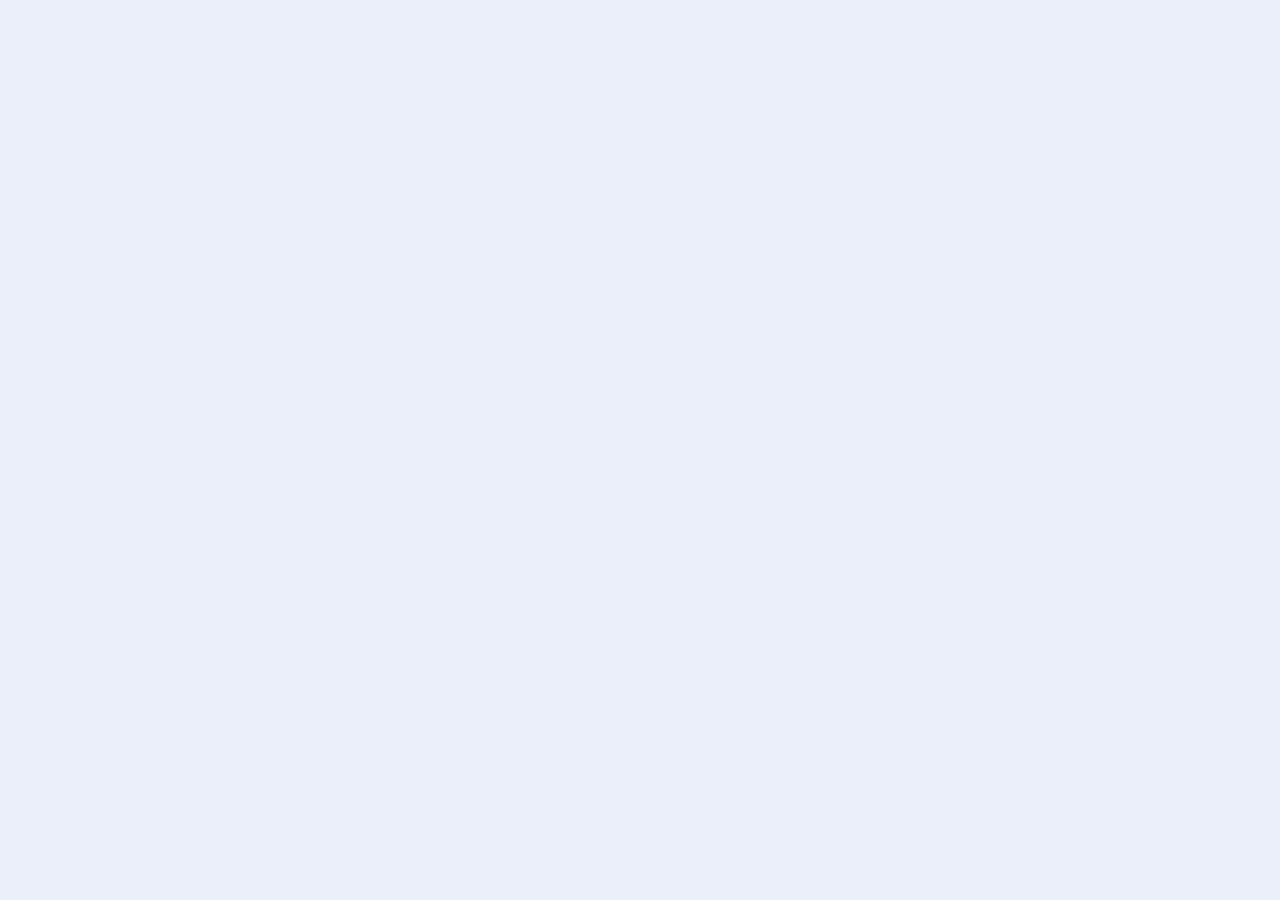
==== dashboard.html @ 20755a12 "first commit" ====
<!DOCTYPE html>
<html lang="en">
<head>
    <meta charset="UTF-8">
    <meta name="viewport" content="width=device-width, initial-scale=1.0">

    <link rel="stylesheet" href="css/base.css">

    <link rel="stylesheet" href="css/layout.css">

    <link rel="stylesheet" href="css/components.css">

   
</head>
<body>
    
</body>
</html>
---- css/base.css ----
/* Colors */
:root {
  --ink: #1F2A44;
  --paper: #eaeffa;
  --card: #FFFFFF;
  --slate: #5B667A;
  --line: #DDE3EE;
  --highlight: #dfb018db;
  --gold-soft: #ffd738;
  --mint: #2FA67A;
  --mint-soft: #E2F4EC;
  --rose: #D9604F;
  --rose-soft: #FBE6E2;
  --sky: #3E7BD6;
  --sky-soft: #E1ECFB;
  --white: #fff;
}

/* Resets */
*,
*::before,
*::after {
  margin: 0;
  padding: 0;
  box-sizing: inherit;
}

html {
  box-sizing: border-box;
  font-size: 62.5%;
  scroll-behavior: smooth;
}

body {
  font-family: "Segoe UI", system-ui, -apple-system, sans-serif;
  font-size: 1.6rem;
  line-height: 1.5;
  background-color: var(--paper);
  color: var(--ink);
}

a {
  color: inherit;
  text-decoration: none;
}

ul,
ol {
  list-style: none;
}

button {
  font: inherit;
  color: inherit;
  cursor: pointer;
  border: 0;
  background: none;
}

:focus-visible {
  outline: 3px solid var(--sky);
  outline-offset: 2px;
}
---- css/layout.css ----
/* Header */
.header {
  display: flex;
  align-items: center;
  justify-content: space-between;
  padding: 1.6rem 2rem;
  position: relative;
}

.header__brand {
  font-size: 1.7rem;
  font-weight: 800;
}

.header__brand-accent {
  color: var(--highlight);
}

.header__nav{
  display: flex;
  flex-direction: column;
  position: absolute;
  top: 100%;
  left: 0;
  right: 0;
  z-index: 10;
  flex-direction: column;
  gap: .5rem;
  padding: 1.2rem 2rem 2rem;
  background-color: var(--card);
  border-bottom: 1px solid var(--line);
  text-align: center;

  /* hidden state */
  opacity: 0;
  visibility: hidden;
  transform: translateY(-1rem);
  transition: opacity 0.25s ease, transform 0.25s ease, visibility 0.25s ease;
}

.header__nav--open{
  opacity: 1;
  visibility: visible;
  transform: translateY(0)
}

.header__link {
  padding: .5rem 0;
  font-size: 1.5rem;
  color: var(--slate);
}

.header__menu-btn {
  width: 3rem;
  height: 3rem;
  display: flex;
  flex-direction: column;
  align-items: center;
  justify-content: center;
  gap: 0.3rem;
  background-color: var(--card);
  border: 1px solid var(--line);
  border-radius: .5rem;
}

.header__menu-bar {
  width: 1.8rem;
  height: 2px;
  background-color: var(--ink);
  transition: transform 0.25s ease, opacity 0.2s ease;
}

.header__menu-btn--open .header__menu-bar:nth-child(1) {
  transform: translateY(calc(0.4rem + 2px)) rotate(42deg);
}

.header__menu-btn--open .header__menu-bar:nth-child(2) {
  opacity: 0;
}

.header__menu-btn--open .header__menu-bar:nth-child(3) {
  transform: translateY(calc(-0.2rem - 2.5px)) rotate(-45deg);
}

/* Hero */
.hero {
  padding: 2rem 2rem 3.6rem;
}

.hero__eyebrow {
  display: inline-block;
  font-size: 1.2rem;
  font-weight: 700;
  color: var(--white);
  background-color: var(--ink);
  padding: 0.5rem 1.1rem;
  border-radius: 99.9rem;
  margin-bottom: 1.4rem;
}

.hero__title {
  font-size: 3.4rem;
  font-weight: 800;
  line-height: 1.12;
  letter-spacing: -0.05rem;
}

.hero__title--accent {
  background: linear-gradient(transparent 62%, var(--gold-soft) 62%);
}

.hero__lead {
  font-size: 1.6rem;
  line-height: 1.55;
  color: var(--slate);
  margin: 1.4rem 0 2.2rem;
}

.hero__actions {
  display: flex;
  flex-direction: column;
  gap: 1rem;
}

.hero__note {
  margin-top: 1.2rem;
  font-size: 1.2rem;
  color: var(--slate);
  text-align: center;
}

.hero__preview {
  margin-top: 2.8rem;
  display: flex;
  flex-direction: column;
  gap: 1.2rem;
}

/* Features */
.features {
  padding: 3.6rem 2rem;
  background-color: var(--card);
}

.features__title,
.steps__title,
.cta-band__title {
  font-size: 2.4rem;
  font-weight: 800;
  line-height: 1.2;
}

.features__subtitle {
  margin-top: 0.6rem;
  font-size: 1.4rem;
  color: var(--slate);
}

.features__list {
  margin-top: 2rem;
  display: grid;
  grid-template-columns: 1fr;
  gap: 1.2rem;
}

/* Steps */
.steps {
  padding: 3.6rem 2rem;
}

.steps__list {
  margin-top: 2rem;
  display: flex;
  flex-direction: column;
  gap: 1.8rem;
}

/* CTA band */
.cta-band {
  padding: 3.6rem 2rem;
  background-color: var(--ink);
  color: var(--white);
}

.cta-band__text {
  margin: 0.8rem 0 2rem;
  font-size: 1.4rem;
  opacity: 0.8;
}

/* Footer */
.footer {
  padding: 1.8rem 2rem;
  text-align: center;
}

.footer__text {
  font-size: 1.2rem;
  color: var(--slate);
}
---- css/components.css ----
/* Btn */
.btn {
  display: inline-block;
  padding: 1.4rem 2rem;
  font-size: 1.5rem;
  font-weight: 700;
  text-align: center;
  border: 1px solid transparent;
  border-radius: 1.2rem;
  transition: opacity 0.15s;
}

.btn:hover {
  opacity: 0.88;
}

.btn--primary {
  background-color: var(--ink);
  color: #fff;
}

.btn--outline {
  background-color: var(--card);
  color: var(--ink);
  border-color: var(--line);
}

.btn--highlight {
  background-color: var(--gold-soft);
  color: var(--ink);
}

/* Streak card */
.streak-card {
  padding: 1.6rem;
  background-color: var(--ink);
  color: #fff;
  border-radius: 1.6rem;
}

.streak-card__count {
  font-size: 3rem;
  font-weight: 800;
  line-height: 1.1;
}

.streak-card__label {
  margin-left: 0.2rem;
  font-size: 1.3rem;
  font-weight: 400;
  opacity: 0.8;
}

.streak-card__days {
  display: flex;
  gap: 0.6rem;
  margin-top: 1.2rem;
}

.streak-card__day {
  flex: 1;
  height: 2.4rem;
  border-radius: 0.7rem;
  background-color: rgba(255, 255, 255, 0.14);
}

.streak-card__day--hit {
  background-color: var(--gold-soft);
}

/* Plain card */
.plan-card {
  padding: 1.4rem 1.6rem;
  background-color: var(--card);
  border: 1px solid var(--line);
  border-radius: 1.6rem;
}

.plan-card__title {
  margin-bottom: 0.6rem;
  font-size: 1.4rem;
}

.plan-card__item {
  display: flex;
  align-items: center;
  justify-content: space-between;
  padding: 0.9rem 0;
  border-bottom: 1px solid var(--line);
}

.plan-card__item:last-child {
  border-bottom: 0;
}

.plan-card__subject {
  font-size: 1.4rem;
}

.plan-card__meta {
  font-size: 1.2rem;
  color: var(--slate);
}

/* Tag */
.tag {
  font-size: 1.2rem;
  font-weight: 600;
  padding: 0.4rem 1rem;
  border-radius: 99.9rem;
}

.tag--done {
  color: var(--white);
  background-color: var(--ink);
}

.tag--next {
  background-color: var(--gold-soft);
  color: var(--ink);
}


/* hero paragraph */
.hero__paragraph {
  padding: 1.1rem 1.4rem;
  font-size: 1.4rem;
  font-weight: 600;
  background-color: var(--gold-soft);
  border-radius: 1.2rem;
}

/* Feature card */
.feature-card {
  display: grid;
  grid-template-columns: 4rem 1fr;
  gap: 1.4rem;
  padding: 1.6rem;
  background-color: var(--paper);
  border: 1px solid var(--line);
  border-radius: 1.4rem;
}

.feature-card__icon {
  width: 4rem;
  height: 4rem;
  display: grid;
  place-items: center;
  font-weight: 800;
  color: var(--gold-soft);
  background-color: var(--ink);
  border-radius: 1.2rem;
}

.feature-card__title {
  margin-bottom: 0.3rem;
  font-size: 1.6rem;
}

.feature-card__text {
  font-size: 1.4rem;
  line-height: 1.5;
  color: var(--slate);
}

/* Step */
.step {
  display: grid;
  grid-template-columns: 4.4rem 1fr;
  gap: 1.2rem;
}

.step__number {
  font-size: 3.8rem;
  font-weight: 800;
  line-height: 1;
  color: var(--gold-soft);
  -webkit-text-stroke: 1.5px var(--ink);
}

.step__title {
  margin-bottom: 0.3rem;
  font-size: 1.6rem;
}

.step__text {
  font-size: 1.4rem;
  line-height: 1.5;
  color: var(--slate);
}
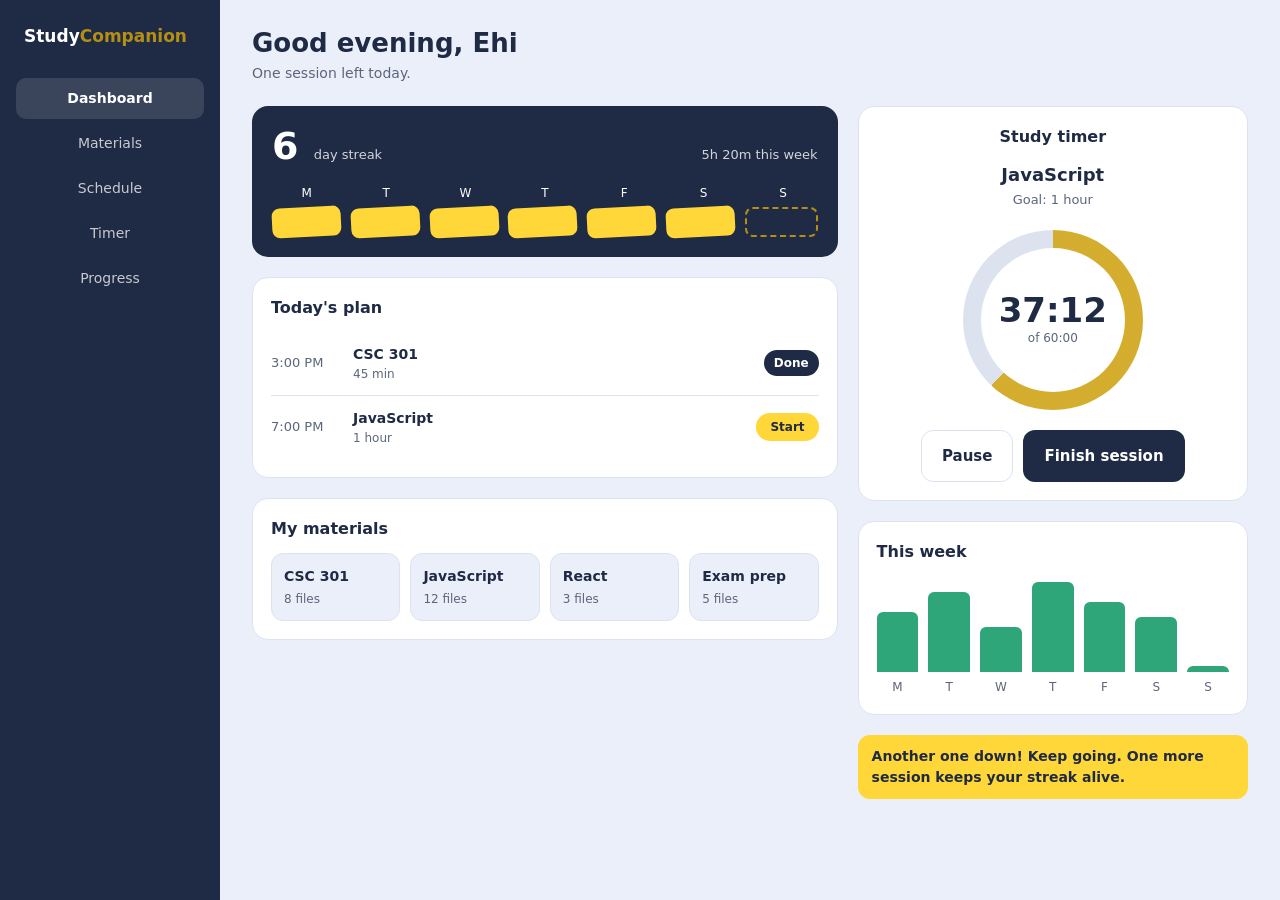
==== commit 707f74b3: "Dasboard page" ====
--- a/dashboard.html
+++ b/dashboard.html
@@ -1,18 +1,186 @@
 <!DOCTYPE html>
 <html lang="en">
 <head>
-    <meta charset="UTF-8">
-    <meta name="viewport" content="width=device-width, initial-scale=1.0">
+  <meta charset="UTF-8">
+  <meta name="viewport" content="width=device-width, initial-scale=1">
+  <title>Dashboard | Study Companion</title>
+  <link rel="stylesheet" href="css/base.css">
+  <link rel="stylesheet" href="css/layout.css">
+  <link rel="stylesheet" href="css/components.css">
+  <script src="js/menu.js" defer></script>
+</head>
+<body class="app">
 
-    <link rel="stylesheet" href="css/base.css">
+  <header class="header header--sidebar">
+    <a href="index.html" class="header__brand">
+      Study<span class="header__brand-accent">Companion</span>
+    </a>
 
-    <link rel="stylesheet" href="css/layout.css">
+    <nav class="header__nav" id="site-nav">
+      <a href="dashboard.html" class="header__link header__link--active" aria-current="page">Dashboard</a>
+      <a href="materials.html" class="header__link">Materials</a>
+      <a href="schedule.html" class="header__link">Schedule</a>
+      <a href="timer.html" class="header__link">Timer</a>
+      <a href="progress.html" class="header__link">Progress</a>
+    </nav>
 
-    <link rel="stylesheet" href="css/components.css">
+    <button
+      class="header__menu-btn"
+      aria-label="Open menu"
+      aria-expanded="false"
+      aria-controls="site-nav"
+    >
+      <span class="header__menu-bar"></span>
+      <span class="header__menu-bar"></span>
+      <span class="header__menu-bar"></span>
+    </button>
 
-   
-</head>
-<body>
-    
+   <!-- <p class="header__version">Version 1</p> --> 
+  </header>
+
+  <div class="overlay"></div>
+
+  <main class="dashboard">
+
+    <section class="dashboard__intro">
+      <h1 class="dashboard__title">Good evening, Ehi</h1>
+      <p class="dashboard__subtitle">One session left today.</p>
+    </section>
+
+    <div class="dashboard__columns">
+
+      <div class="dashboard__column">
+
+        <section class="streak-card">
+          <div class="streak-card__top">
+            <p class="streak-card__count">
+              6 <span class="streak-card__label">day streak</span>
+            </p>
+            <p class="streak-card__week">5h 20m this week</p>
+          </div>
+
+          <ul class="streak-card__names" aria-hidden="true">
+            <li>M</li>
+            <li>T</li>
+            <li>W</li>
+            <li>T</li>
+            <li>F</li>
+            <li>S</li>
+            <li>S</li>
+          </ul>
+          <ul class="streak-card__days" aria-label="Studied 6 of the last 7 days">
+            <li class="streak-card__day streak-card__day--hit"></li>
+            <li class="streak-card__day streak-card__day--hit"></li>
+            <li class="streak-card__day streak-card__day--hit"></li>
+            <li class="streak-card__day streak-card__day--hit"></li>
+            <li class="streak-card__day streak-card__day--hit"></li>
+            <li class="streak-card__day streak-card__day--hit"></li>
+            <li class="streak-card__day streak-card__day--today"></li>
+          </ul>
+        </section>
+
+        <section class="dashboard__section">
+          <h2 class="dashboard__heading">Today's plan</h2>
+
+          <ul class="plan-list">
+            <li class="plan-item">
+              <p class="plan-item__time">3:00 PM</p>
+              <div class="plan-item__body">
+                <p class="plan-item__subject">CSC 301</p>
+                <p class="plan-item__duration">45 min</p>
+              </div>
+              <span class="tag tag--done">Done</span>
+            </li>
+
+            <li class="plan-item">
+              <p class="plan-item__time">7:00 PM</p>
+              <div class="plan-item__body">
+                <p class="plan-item__subject">JavaScript</p>
+                <p class="plan-item__duration">1 hour</p>
+              </div>
+              <a href="timer.html" class="btn btn--small btn--highlight">Start</a>
+            </li>
+          </ul>
+        </section>
+
+        <section class="dashboard__section">
+          <h2 class="dashboard__heading">My materials</h2>
+
+          <ul class="folder-grid">
+            <li>
+              <a href="materials.html" class="folder">
+                <span class="folder__name">CSC 301</span>
+                <span class="folder__count">8 files</span>
+              </a>
+            </li>
+            <li>
+              <a href="materials.html" class="folder">
+                <span class="folder__name">JavaScript</span>
+                <span class="folder__count">12 files</span>
+              </a>
+            </li>
+            <li>
+              <a href="materials.html" class="folder">
+                <span class="folder__name">React</span>
+                <span class="folder__count">3 files</span>
+              </a>
+            </li>
+            <li>
+              <a href="materials.html" class="folder">
+                <span class="folder__name">Exam prep</span>
+                <span class="folder__count">5 files</span>
+              </a>
+            </li>
+          </ul>
+        </section>
+
+      </div>
+
+      <div class="dashboard__column">
+
+        <!-- Desktop only: on mobile the timer is its own page -->
+        <section class="dashboard__section timer-card">
+          <h2 class="dashboard__heading">Study timer</h2>
+          <p class="timer-card__subject">JavaScript</p>
+          <p class="timer-card__goal">Goal: 1 hour</p>
+
+          <div class="timer-card__ring">
+            <div class="timer-card__clock">
+              <p class="timer-card__time">37:12</p>
+              <p class="timer-card__total">of 60:00</p>
+            </div>
+          </div>
+
+          <div class="timer-card__actions">
+            <button class="btn btn--outline">Pause</button>
+            <button class="btn btn--primary">Finish session</button>
+          </div>
+        </section>
+
+        <!-- Desktop only -->
+        <section class="dashboard__section week-chart">
+          <h2 class="dashboard__heading">This week</h2>
+
+          <ul class="week-chart__bars" aria-label="Study time per day this week">
+            <li class="week-chart__bar"><span class="week-chart__fill" style="height: 6rem"></span>M</li>
+            <li class="week-chart__bar"><span class="week-chart__fill" style="height: 8rem"></span>T</li>
+            <li class="week-chart__bar"><span class="week-chart__fill" style="height: 4.5rem"></span>W</li>
+            <li class="week-chart__bar"><span class="week-chart__fill" style="height: 9rem"></span>T</li>
+            <li class="week-chart__bar"><span class="week-chart__fill" style="height: 7rem"></span>F</li>
+            <li class="week-chart__bar"><span class="week-chart__fill" style="height: 5.5rem"></span>S</li>
+            <li class="week-chart__bar"><span class="week-chart__fill" style="height: 0.6rem"></span>S</li>
+          </ul>
+        </section>
+
+        <p class="encouragement">
+          Another one down! Keep going. One more session keeps your streak alive.
+        </p>
+
+      </div>
+
+    </div>
+
+  </main>
+
 </body>
 </html>
--- a/css/base.css
+++ b/css/base.css
@@ -1,11 +1,11 @@
-/* Colors */
 :root {
+    /* Colors */
   --ink: #1F2A44;
   --paper: #eaeffa;
   --card: #FFFFFF;
   --slate: #5B667A;
   --line: #DDE3EE;
-  --highlight: #dfb018db;
+  --highlight: #cda00cdb;
   --gold-soft: #ffd738;
   --mint: #2FA67A;
   --mint-soft: #E2F4EC;
@@ -14,6 +14,7 @@
   --sky: #3E7BD6;
   --sky-soft: #E1ECFB;
   --white: #fff;
+
 }
 
 /* Resets */
--- a/css/layout.css
+++ b/css/layout.css
@@ -5,11 +5,13 @@
   justify-content: space-between;
   padding: 1.6rem 2rem;
   position: relative;
+    z-index: 20;
 }
 
 .header__brand {
   font-size: 1.7rem;
   font-weight: 800;
+  transition: opacity 0.2s;
 }
 
 .header__brand-accent {
@@ -26,15 +28,16 @@
   z-index: 10;
   flex-direction: column;
   gap: .5rem;
-  padding: 1.2rem 2rem 2rem;
-  background-color: var(--card);
+  padding: 1.2rem 2rem 2.4rem;
+  background-color: var(--gold-soft);
   border-bottom: 1px solid var(--line);
   text-align: center;
+  border-radius: 0 0 1.6rem 1.6rem;
 
   /* hidden state */
   opacity: 0;
   visibility: hidden;
-  transform: translateY(-1rem);
+  transform: translateY(-3rem);
   transition: opacity 0.25s ease, transform 0.25s ease, visibility 0.25s ease;
 }
 
@@ -48,6 +51,32 @@
   padding: .5rem 0;
   font-size: 1.5rem;
   color: var(--slate);
+  cursor: pointer;
+  transition: color 0.2s, background-size 0.25s ease;
+}
+
+@media (hover: hover) {
+  .header__brand:hover {
+    opacity: 0.8;
+  }
+
+  .header__link:hover {
+    color: var(--ink);
+  }
+}
+
+.header__link--active {
+  color: var(--ink);
+  font-weight: 700;
+  text-decoration: underline;
+  text-decoration-color: var(--highlight);
+  text-decoration-thickness: 0.3rem;
+  text-underline-offset: 0.4rem;
+}
+
+
+.header__nav .btn{
+    padding: 1rem 1.5rem;
 }
 
 .header__menu-btn {
@@ -80,6 +109,25 @@
 
 .header__menu-btn--open .header__menu-bar:nth-child(3) {
   transform: translateY(calc(-0.2rem - 2.5px)) rotate(-45deg);
+}
+
+
+
+.overlay {
+  position: fixed;
+  inset: 0;
+  z-index: 5;
+  background-color: rgba(31, 42, 68, 0.25);
+  backdrop-filter: blur(5px);
+  -webkit-backdrop-filter: blur(5px);
+  opacity: 0;
+  visibility: hidden;
+  transition: opacity 0.25s ease, visibility 0.25s ease;
+}
+
+.overlay--visible {
+  opacity: 1;
+  visibility: visible;
 }
 
 /* Hero */
@@ -100,7 +148,7 @@
 
 .hero__title {
   font-size: 3.4rem;
-  font-weight: 800;
+  font-weight: 800; 
   line-height: 1.12;
   letter-spacing: -0.05rem;
 }
@@ -135,6 +183,7 @@
   flex-direction: column;
   gap: 1.2rem;
 }
+
 
 /* Features */
 .features {
@@ -197,4 +246,328 @@
 .footer__text {
   font-size: 1.2rem;
   color: var(--slate);
-}+}
+
+/* Dashboard */
+.dashboard {
+  max-width: 90rem;
+  margin: 0 auto;
+  padding: 0.4rem 2rem 2rem;
+}
+
+.dashboard__intro {
+  margin-bottom: 1.8rem;
+}
+
+.dashboard__title {
+  font-size: 2.2rem;
+  font-weight: 800;
+  line-height: 1.2;
+}
+
+.dashboard__subtitle {
+  margin-top: 0.4rem;
+  font-size: 1.3rem;
+  color: var(--slate);
+}
+
+.dashboard__section {
+  margin-top: 2.2rem;
+}
+
+.dashboard__heading {
+  margin-bottom: 1rem;
+  font-size: 1.5rem;
+  font-weight: 700;
+}
+
+.plan-list {
+  display: flex;
+  flex-direction: column;
+  gap: 0.8rem;
+}
+
+.folder-grid {
+  display: grid;
+  grid-template-columns: 1fr 1fr;
+  gap: 0.8rem;
+}
+
+.dashboard__column > .encouragement {
+  margin-top: 1.8rem;
+}
+
+/* Reduced Motion */
+@media (prefers-reduced-motion: reduce) {
+  .header__menu-bar,
+  .header__nav,
+  .overlay {
+    transition: none;
+  }
+}
+
+
+/* Desktop */
+:root {
+  --gutter: max(5.6rem, calc((100% - 190rem) / 2));
+}
+
+@media (min-width: 56.25em) {
+  .header {
+   padding: 2.2rem var(--gutter)
+
+  }
+
+  .header__menu-btn,
+  .overlay {
+    display: none;
+  }
+
+  .header__nav {
+    display: flex;
+    position: static;
+    flex-direction: row;
+    align-items: center;
+    gap: 2.8rem;
+    margin-left: auto;
+    padding: 0;
+    background-color: transparent;
+    border-bottom: 0;
+    border-radius: 0;
+    box-shadow: none;
+    opacity: 1;
+    visibility: visible;
+    transform: none;
+  }
+
+  .header__nav .btn {
+    background-color: var(--ink);
+    color: #fff;
+  }
+
+.header__link:hover,
+.header__link--active {
+  background-size: 100% 0.3rem;
+}
+
+.header__link--active {
+  text-decoration: none;
+}
+
+  .hero {
+    display: grid;
+    grid-template-columns: 1.1fr 1fr;
+    column-gap: 4rem;
+    align-items: start;
+    padding: 4.8rem var(--gutter) 7.2rem; 
+
+  }
+
+  .hero > * {
+    grid-column: 1;
+  }
+
+  .hero__eyebrow {
+    justify-self: start;
+  }
+
+  .hero__title {
+    font-size: 5.4rem;
+    letter-spacing: -0.1rem;
+  }
+
+  .hero__lead {
+    font-size: 1.8rem;
+    max-width: 48rem;
+    margin: 2.2rem 0 3rem;
+  }
+
+  .hero__actions {
+    flex-direction: row;
+  }
+
+  .hero__note {
+    text-align: left;
+  }
+
+  .hero__preview {
+    grid-column: 2;
+    grid-row: 1 / 6;
+    margin-top: 0;
+    gap: 1.8rem;
+  }
+
+  .features,
+  .steps {
+   padding: 6.4rem var(--gutter); 
+  }
+
+  .features__title,
+  .steps__title,
+  .cta-band__title {
+    font-size: 3.2rem;
+  }
+
+  .features__subtitle {
+    font-size: 1.6rem;
+  }
+
+  .features__list {
+    grid-template-columns: repeat(3, 1fr);
+    gap: 1.8rem;
+    margin-top: 3.2rem;
+  }
+
+  .steps__list {
+    flex-direction: row;
+    gap: 2.8rem;
+    margin-top: 3.2rem;
+  }
+
+  .cta-band {
+    display: grid;
+    grid-template-columns: 1fr auto;
+    align-items: center;
+    column-gap: 3rem;
+   padding: 5.6rem var(--gutter);
+  }
+
+  .cta-band__title,
+  .cta-band__text {
+    grid-column: 1;
+  }
+
+  .cta-band .btn {
+    grid-column: 2;
+    grid-row: 1 / 3;
+    align-self: start;
+  }
+  
+  .foooter{
+    padding: 2.2rem var(--gutter);
+  }
+
+  .app {
+    display: grid;
+    grid-template-columns: 22rem 1fr;
+    min-height: 100vh;
+  }
+
+  .header--sidebar {
+    position: sticky;
+    top: 0;
+    flex-direction: column;
+    align-items: stretch;
+    justify-content: flex-start;
+    height: 100vh;
+    padding: 2.4rem 1.6rem;
+    background-color: var(--ink);
+    color: #fff;
+  }
+
+  .header--sidebar .header__brand {
+    margin-bottom: 2.8rem;
+    padding: 0 0.8rem;
+    font-size: 1.7rem;
+  }
+
+  .header--sidebar .header__brand-accent {
+    color: var(--highlight);
+  }
+
+  .header--sidebar .header__nav {
+    flex-direction: column;
+    align-items: stretch;
+    gap: 0.4rem;
+    margin-left: 0;
+  }
+
+  .header--sidebar .header__link {
+    padding: 1rem 1.2rem;
+    font-size: 1.4rem;
+    color: #fff;
+    opacity: 0.75;
+    border-radius: 1rem;
+    background-image: none;
+  }
+
+  .header--sidebar .header__link:not(.header__link--active):hover {
+    color: #fff;
+    opacity: 1;
+    background-color: rgba(255, 255, 255, 0.08);
+  }
+
+  .header--sidebar .header__link--active {
+    color: #fff;
+    font-weight: 600;
+    opacity: 1;
+    background-color: rgba(255, 255, 255, 0.12);
+  }
+
+  .header__version {
+    display: block;
+    margin-top: auto;
+    padding: 0 0.8rem;
+    font-size: 1.2rem;
+    opacity: 0.7;
+  }
+
+  .dashboard {
+    min-width: 0;
+    max-width: none;
+    margin: 0;
+    padding: 2.8rem 3.2rem 3.2rem;
+  }
+
+  .dashboard__intro {
+    margin-bottom: 0;
+  }
+
+  .dashboard__title {
+    font-size: 2.6rem;
+  }
+
+  .dashboard__subtitle {
+    font-size: 1.4rem;
+  }
+
+  .dashboard__columns {
+    display: grid;
+    grid-template-columns: 1.5fr 1fr;
+    gap: 2rem;
+    align-items: start;
+    margin-top: 2.2rem;
+  }
+
+  .dashboard__column {
+    display: flex;
+    flex-direction: column;
+    gap: 2rem;
+  }
+
+  .dashboard__section {
+    margin-top: 0;
+    padding: 1.8rem;
+    background-color: var(--card);
+    border: 1px solid var(--line);
+    border-radius: 1.6rem;
+  }
+
+  .dashboard__heading {
+    margin-bottom: 1.2rem;
+    font-size: 1.6rem;
+  }
+
+  .dashboard__column > .encouragement {
+    margin-top: 0;
+  }
+
+  .plan-list {
+    gap: 0;
+  }
+
+  .folder-grid {
+    grid-template-columns: repeat(auto-fit, minmax(11rem, 1fr));
+    gap: 1rem;
+  }
+}
--- a/css/components.css
+++ b/css/components.css
@@ -7,13 +7,19 @@
   text-align: center;
   border: 1px solid transparent;
   border-radius: 1.2rem;
-  transition: opacity 0.15s;
-}
-
-.btn:hover {
-  opacity: 0.88;
-}
-
+  transition: opacity 0.15s, transform 0.15s;
+}
+
+@media (hover: hover) {
+  .btn:hover {
+    opacity: 0.92;
+    transform: translateY(-2px);
+  }
+}
+
+.btn:active {
+  transform: translateY(0);
+}
 .btn--primary {
   background-color: var(--ink);
   color: #fff;
@@ -28,6 +34,12 @@
 .btn--highlight {
   background-color: var(--gold-soft);
   color: var(--ink);
+}
+
+.btn--small {
+  padding: 0.4rem 1.3rem;
+  font-size: 1.2rem;
+  border-radius: 99.9rem;
 }
 
 /* Streak card */
@@ -68,7 +80,44 @@
   background-color: var(--gold-soft);
 }
 
-/* Plain card */
+/* Streak card extras (used on the dashboard) */
+.streak-card__top {
+  display: flex;
+  align-items: baseline;
+  justify-content: space-between;
+}
+
+.streak-card__week {
+  font-size: 1.2rem;
+  opacity: 0.8;
+}
+
+.streak-card__names {
+  display: flex;
+  gap: 0.6rem;
+  margin-top: 1.4rem;
+  font-size: 1.1rem;
+  text-align: center;
+}
+
+.streak-card__names li {
+  flex: 1;
+}
+
+.streak-card__names + .streak-card__days {
+  margin-top: 0.5rem;
+}
+
+.streak-card__day--today {
+  background-color: transparent;
+  border: 2px dashed var(--highlight);
+}
+
+.dashboard .streak-card__day--hit {
+  transform: rotate(-3deg);
+}
+
+/* Plan card */
 .plan-card {
   padding: 1.4rem 1.6rem;
   background-color: var(--card);
@@ -120,9 +169,69 @@
   color: var(--ink);
 }
 
-
-/* hero paragraph */
-.hero__paragraph {
+/* Plan item (dashboard)  */
+.plan-item {
+  display: flex;
+  align-items: center;
+  gap: 1.2rem;
+  padding: 1.2rem;
+  background-color: var(--card);
+  border: 1px solid var(--line);
+  border-radius: 1.4rem;
+}
+
+.plan-item__time {
+  width: 5.2rem;
+  font-size: 1.2rem;
+  line-height: 1.3;
+  color: var(--slate);
+}
+
+.plan-item__body {
+  flex: 1;
+}
+
+.plan-item__subject {
+  font-size: 1.4rem;
+  font-weight: 700;
+}
+
+.plan-item__duration {
+  font-size: 1.2rem;
+  color: var(--slate);
+}
+
+/*  Folder (dashboard)  */
+.folder {
+  display: block;
+  padding: 1rem 1.2rem;
+  background-color: var(--card);
+  border: 1px solid var(--line);
+  border-radius: 1.2rem;
+  transition: border-color 0.2s;
+}
+
+@media (hover: hover) {
+  .folder:hover {
+    border-color: var(--highlight);
+  }
+}
+
+.folder__name {
+  display: block;
+  font-size: 1.3rem;
+  font-weight: 600;
+}
+
+.folder__count {
+  display: block;
+  margin-top: 0.2rem;
+  font-size: 1.1rem;
+  color: var(--slate);
+}
+
+/* Encouragement */
+.encouragement {
   padding: 1.1rem 1.4rem;
   font-size: 1.4rem;
   font-weight: 600;
@@ -187,4 +296,200 @@
   font-size: 1.4rem;
   line-height: 1.5;
   color: var(--slate);
+}
+
+/* Timer card (dashboard, desktop only) */
+.timer-card {
+  display: none;
+  text-align: center;
+}
+
+.timer-card__subject {
+  font-size: 1.8rem;
+  font-weight: 700;
+}
+
+.timer-card__goal {
+  margin-top: 0.2rem;
+  font-size: 1.3rem;
+  color: var(--slate);
+}
+
+.timer-card__ring {
+  display: grid;
+  place-items: center;
+  width: 18rem;
+  height: 18rem;
+  margin: 2rem auto;
+  border-radius: 50%;
+  background: conic-gradient(var(--highlight) 0 62%, var(--line) 62% 100%);
+}
+
+.timer-card__clock {
+  display: flex;
+  flex-direction: column;
+  align-items: center;
+  justify-content: center;
+  width: 14.4rem;
+  height: 14.4rem;
+  border-radius: 50%;
+  background-color: var(--card);
+}
+
+.timer-card__time {
+  font-size: 3.4rem;
+  font-weight: 800;
+  line-height: 1.1;
+}
+
+.timer-card__total {
+  font-size: 1.2rem;
+  color: var(--slate);
+}
+
+.timer-card__actions {
+  display: flex;
+  /* flex-wrap: wrap; */
+  justify-content: center;
+  gap: 1rem;
+}
+
+.timer-card__actions .btn {
+  white-space: nowrap;
+}
+
+/* Week chart (dashboard, desktop only) */
+.week-chart {
+  display: none;
+}
+
+.week-chart__bars {
+  display: flex;
+  align-items: flex-end;
+  gap: 1rem;
+  height: 12rem;
+}
+
+.week-chart__bar {
+  flex: 1;
+  display: flex;
+  flex-direction: column;
+  justify-content: flex-end;
+  text-align: center;
+  font-size: 1.2rem;
+  color: var(--slate);
+}
+
+.week-chart__fill {
+  display: block;
+  margin-bottom: 0.6rem;
+  background-color: var(--mint);
+  border-radius: 0.6rem 0.6rem 0 0;
+}
+
+
+/* Desktop */
+@media (min-width: 56.25em) {
+
+.hero__preview .streak-card {
+  width: 33rem;
+  transform: rotate(-3deg);
+}
+
+.hero__preview .plan-card {
+  width: 33rem;
+  align-self: flex-end;
+  transform: rotate(2deg);
+  box-shadow: 0 1rem 3rem rgba(31, 42, 68, 0.12);
+}
+
+.hero__preview .encouragement{
+  align-self: flex-start;
+  margin-left: 4rem;
+  transform: rotate(-1.5deg);
+}
+
+  .feature-card {
+    grid-template-columns: 1fr;
+    align-content: start;
+    padding: 2.2rem;
+  }
+
+  .step {
+    flex: 1;
+    grid-template-columns: 1fr;
+    gap: 0.6rem;
+  }
+
+  .step__number {
+    font-size: 4.4rem;
+  }
+
+  .step__title,
+  .feature-card__title {
+    font-size: 1.8rem;
+  }
+
+  .timer-card,
+  .week-chart {
+    display: block;
+  }
+
+  .dashboard .streak-card {
+    padding: 2rem;
+  }
+
+  .dashboard .streak-card__count {
+    font-size: 3.8rem;
+  }
+
+  .dashboard .streak-card__week {
+    font-size: 1.3rem;
+  }
+
+  .dashboard .streak-card__names,
+  .dashboard .streak-card__days {
+    gap: 1rem;
+  }
+
+  .dashboard .streak-card__names {
+    margin-top: 1.6rem;
+    font-size: 1.2rem;
+  }
+
+  .dashboard .streak-card__day {
+    height: 3rem;
+    border-radius: 0.8rem;
+  }
+
+  .plan-item {
+    padding: 1.2rem 0;
+    background-color: transparent;
+    border: 0;
+    border-bottom: 1px solid var(--line);
+    border-radius: 0;
+  }
+
+  .plan-item:last-child {
+    border-bottom: 0;
+  }
+
+  .plan-item__time {
+    width: 7rem;
+    font-size: 1.3rem;
+  }
+
+  .folder {
+    padding: 1.2rem;
+    background-color: var(--paper);
+  }
+
+  .folder__name {
+    font-size: 1.4rem;
+  }
+
+  .folder__count {
+    margin-top: 0.3rem;
+    font-size: 1.2rem;
+  }
 }
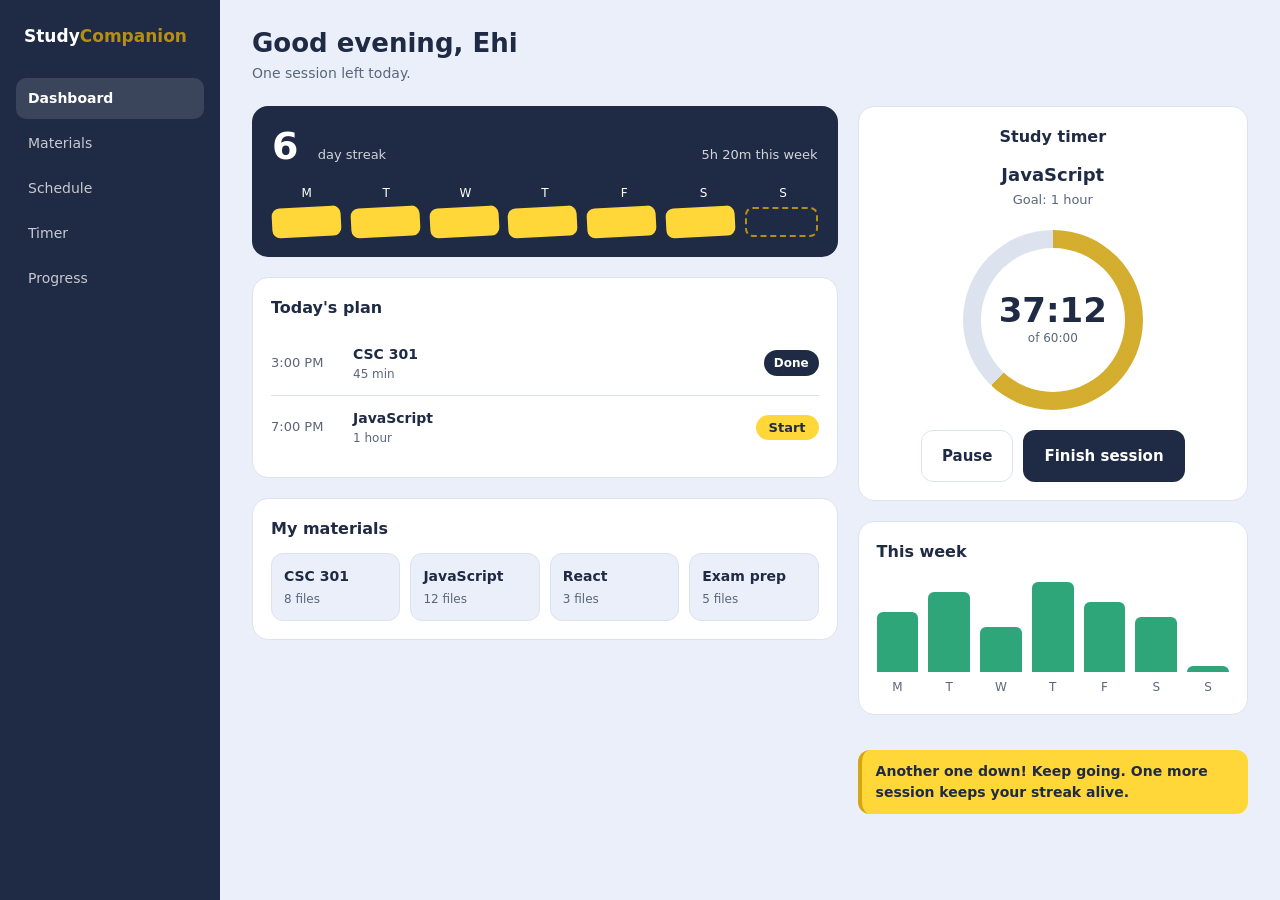
==== commit f39538bc: "Add dashboard page and split CSS into page files" ====
--- a/dashboard.html
+++ b/dashboard.html
@@ -7,6 +7,7 @@
   <link rel="stylesheet" href="css/base.css">
   <link rel="stylesheet" href="css/layout.css">
   <link rel="stylesheet" href="css/components.css">
+ <link rel="stylesheet" href="css/pages/dashboard.css">
   <script src="js/menu.js" defer></script>
 </head>
 <body class="app">
--- a/css/layout.css
+++ b/css/layout.css
@@ -1,57 +1,61 @@
-/* Header */
+/* Shared page structure: header, navigation, menu button, blur overlay.
+   Used by every page. */
+
+
+/* ---------- Header ---------- */
 .header {
+  position: relative;
+  z-index: 20;
   display: flex;
   align-items: center;
   justify-content: space-between;
   padding: 1.6rem 2rem;
-  position: relative;
-    z-index: 20;
 }
 
 .header__brand {
   font-size: 1.7rem;
   font-weight: 800;
-  transition: opacity 0.2s;
 }
 
 .header__brand-accent {
   color: var(--highlight);
 }
 
-.header__nav{
+.header__nav {
   display: flex;
-  flex-direction: column;
   position: absolute;
   top: 100%;
   left: 0;
   right: 0;
   z-index: 10;
   flex-direction: column;
-  gap: .5rem;
+  gap: 0.4rem;
   padding: 1.2rem 2rem 2.4rem;
-  background-color: var(--gold-soft);
+  background-color: var(--card);
   border-bottom: 1px solid var(--line);
-  text-align: center;
   border-radius: 0 0 1.6rem 1.6rem;
-
-  /* hidden state */
+  box-shadow: 0 1.6rem 2.4rem rgba(31, 42, 68, 0.14);
+
   opacity: 0;
   visibility: hidden;
-  transform: translateY(-3rem);
+  transform: translateY(-1rem);
   transition: opacity 0.25s ease, transform 0.25s ease, visibility 0.25s ease;
 }
 
-.header__nav--open{
+.header__nav--open {
   opacity: 1;
   visibility: visible;
-  transform: translateY(0)
+  transform: translateY(0);
+}
+
+.header__brand {
+  transition: opacity 0.2s;
 }
 
 .header__link {
-  padding: .5rem 0;
+  padding: 1rem 0;
   font-size: 1.5rem;
   color: var(--slate);
-  cursor: pointer;
   transition: color 0.2s, background-size 0.25s ease;
 }
 
@@ -65,6 +69,7 @@
   }
 }
 
+/* The page you are on: darker text with a yellow underline */
 .header__link--active {
   color: var(--ink);
   font-weight: 700;
@@ -74,33 +79,44 @@
   text-underline-offset: 0.4rem;
 }
 
-
-.header__nav .btn{
-    padding: 1rem 1.5rem;
+/* In the mobile dropdown, the button is yellow so it never
+   looks joined to the dark hero button underneath */
+.header__nav .btn {
+  background-color: var(--highlight);
+  color: var(--ink);
+  padding: 1rem;
 }
 
 .header__menu-btn {
-  width: 3rem;
-  height: 3rem;
-  display: flex;
-  flex-direction: column;
-  align-items: center;
-  justify-content: center;
-  gap: 0.3rem;
+  position: relative;
+  width: 4rem;
+  height: 4rem;
   background-color: var(--card);
   border: 1px solid var(--line);
-  border-radius: .5rem;
+  border-radius: 1rem;
 }
 
 .header__menu-bar {
+  position: absolute;
+  top: 50%;
+  left: 50%;
   width: 1.8rem;
   height: 2px;
+  margin: -1px 0 0 -0.9rem;
   background-color: var(--ink);
   transition: transform 0.25s ease, opacity 0.2s ease;
 }
 
+.header__menu-bar:nth-child(1) {
+  transform: translateY(-0.6rem);
+}
+
+.header__menu-bar:nth-child(3) {
+  transform: translateY(0.6rem);
+}
+
 .header__menu-btn--open .header__menu-bar:nth-child(1) {
-  transform: translateY(calc(0.4rem + 2px)) rotate(42deg);
+  transform: rotate(45deg);
 }
 
 .header__menu-btn--open .header__menu-bar:nth-child(2) {
@@ -108,11 +124,10 @@
 }
 
 .header__menu-btn--open .header__menu-bar:nth-child(3) {
-  transform: translateY(calc(-0.2rem - 2.5px)) rotate(-45deg);
-}
-
-
-
+  transform: rotate(-45deg);
+}
+
+/* ---------- Overlay (blurs the page behind the open menu) ---------- */
 .overlay {
   position: fixed;
   inset: 0;
@@ -130,174 +145,7 @@
   visibility: visible;
 }
 
-/* Hero */
-.hero {
-  padding: 2rem 2rem 3.6rem;
-}
-
-.hero__eyebrow {
-  display: inline-block;
-  font-size: 1.2rem;
-  font-weight: 700;
-  color: var(--white);
-  background-color: var(--ink);
-  padding: 0.5rem 1.1rem;
-  border-radius: 99.9rem;
-  margin-bottom: 1.4rem;
-}
-
-.hero__title {
-  font-size: 3.4rem;
-  font-weight: 800; 
-  line-height: 1.12;
-  letter-spacing: -0.05rem;
-}
-
-.hero__title--accent {
-  background: linear-gradient(transparent 62%, var(--gold-soft) 62%);
-}
-
-.hero__lead {
-  font-size: 1.6rem;
-  line-height: 1.55;
-  color: var(--slate);
-  margin: 1.4rem 0 2.2rem;
-}
-
-.hero__actions {
-  display: flex;
-  flex-direction: column;
-  gap: 1rem;
-}
-
-.hero__note {
-  margin-top: 1.2rem;
-  font-size: 1.2rem;
-  color: var(--slate);
-  text-align: center;
-}
-
-.hero__preview {
-  margin-top: 2.8rem;
-  display: flex;
-  flex-direction: column;
-  gap: 1.2rem;
-}
-
-
-/* Features */
-.features {
-  padding: 3.6rem 2rem;
-  background-color: var(--card);
-}
-
-.features__title,
-.steps__title,
-.cta-band__title {
-  font-size: 2.4rem;
-  font-weight: 800;
-  line-height: 1.2;
-}
-
-.features__subtitle {
-  margin-top: 0.6rem;
-  font-size: 1.4rem;
-  color: var(--slate);
-}
-
-.features__list {
-  margin-top: 2rem;
-  display: grid;
-  grid-template-columns: 1fr;
-  gap: 1.2rem;
-}
-
-/* Steps */
-.steps {
-  padding: 3.6rem 2rem;
-}
-
-.steps__list {
-  margin-top: 2rem;
-  display: flex;
-  flex-direction: column;
-  gap: 1.8rem;
-}
-
-/* CTA band */
-.cta-band {
-  padding: 3.6rem 2rem;
-  background-color: var(--ink);
-  color: var(--white);
-}
-
-.cta-band__text {
-  margin: 0.8rem 0 2rem;
-  font-size: 1.4rem;
-  opacity: 0.8;
-}
-
-/* Footer */
-.footer {
-  padding: 1.8rem 2rem;
-  text-align: center;
-}
-
-.footer__text {
-  font-size: 1.2rem;
-  color: var(--slate);
-}
-
-/* Dashboard */
-.dashboard {
-  max-width: 90rem;
-  margin: 0 auto;
-  padding: 0.4rem 2rem 2rem;
-}
-
-.dashboard__intro {
-  margin-bottom: 1.8rem;
-}
-
-.dashboard__title {
-  font-size: 2.2rem;
-  font-weight: 800;
-  line-height: 1.2;
-}
-
-.dashboard__subtitle {
-  margin-top: 0.4rem;
-  font-size: 1.3rem;
-  color: var(--slate);
-}
-
-.dashboard__section {
-  margin-top: 2.2rem;
-}
-
-.dashboard__heading {
-  margin-bottom: 1rem;
-  font-size: 1.5rem;
-  font-weight: 700;
-}
-
-.plan-list {
-  display: flex;
-  flex-direction: column;
-  gap: 0.8rem;
-}
-
-.folder-grid {
-  display: grid;
-  grid-template-columns: 1fr 1fr;
-  gap: 0.8rem;
-}
-
-.dashboard__column > .encouragement {
-  margin-top: 1.8rem;
-}
-
-/* Reduced Motion */
+/* ---------- Reduced motion ---------- */
 @media (prefers-reduced-motion: reduce) {
   .header__menu-bar,
   .header__nav,
@@ -306,16 +154,16 @@
   }
 }
 
-
-/* Desktop */
-:root {
-  --gutter: max(5.6rem, calc((100% - 190rem) / 2));
-}
-
+/* ---------- Desktop ---------- */
 @media (min-width: 56.25em) {
+  /* Side space: at least 5.6rem, but on wide screens it grows so the
+       content never gets wider than 120rem (1200px) */
+  :root {
+    --gutter: max(5.6rem, calc((100% - 120rem) / 2));
+  }
+
   .header {
-   padding: 2.2rem var(--gutter)
-
+    padding: 2.2rem var(--gutter);
   }
 
   .header__menu-btn,
@@ -345,229 +193,19 @@
     color: #fff;
   }
 
-.header__link:hover,
-.header__link--active {
-  background-size: 100% 0.3rem;
-}
-
-.header__link--active {
-  text-decoration: none;
-}
-
-  .hero {
-    display: grid;
-    grid-template-columns: 1.1fr 1fr;
-    column-gap: 4rem;
-    align-items: start;
-    padding: 4.8rem var(--gutter) 7.2rem; 
-
-  }
-
-  .hero > * {
-    grid-column: 1;
-  }
-
-  .hero__eyebrow {
-    justify-self: start;
-  }
-
-  .hero__title {
-    font-size: 5.4rem;
-    letter-spacing: -0.1rem;
-  }
-
-  .hero__lead {
-    font-size: 1.8rem;
-    max-width: 48rem;
-    margin: 2.2rem 0 3rem;
-  }
-
-  .hero__actions {
-    flex-direction: row;
-  }
-
-  .hero__note {
-    text-align: left;
-  }
-
-  .hero__preview {
-    grid-column: 2;
-    grid-row: 1 / 6;
-    margin-top: 0;
-    gap: 1.8rem;
-  }
-
-  .features,
-  .steps {
-   padding: 6.4rem var(--gutter); 
-  }
-
-  .features__title,
-  .steps__title,
-  .cta-band__title {
-    font-size: 3.2rem;
-  }
-
-  .features__subtitle {
-    font-size: 1.6rem;
-  }
-
-  .features__list {
-    grid-template-columns: repeat(3, 1fr);
-    gap: 1.8rem;
-    margin-top: 3.2rem;
-  }
-
-  .steps__list {
-    flex-direction: row;
-    gap: 2.8rem;
-    margin-top: 3.2rem;
-  }
-
-  .cta-band {
-    display: grid;
-    grid-template-columns: 1fr auto;
-    align-items: center;
-    column-gap: 3rem;
-   padding: 5.6rem var(--gutter);
-  }
-
-  .cta-band__title,
-  .cta-band__text {
-    grid-column: 1;
-  }
-
-  .cta-band .btn {
-    grid-column: 2;
-    grid-row: 1 / 3;
-    align-self: start;
-  }
-  
-  .foooter{
-    padding: 2.2rem var(--gutter);
-  }
-
-  .app {
-    display: grid;
-    grid-template-columns: 22rem 1fr;
-    min-height: 100vh;
-  }
-
-  .header--sidebar {
-    position: sticky;
-    top: 0;
-    flex-direction: column;
-    align-items: stretch;
-    justify-content: flex-start;
-    height: 100vh;
-    padding: 2.4rem 1.6rem;
-    background-color: var(--ink);
-    color: #fff;
-  }
-
-  .header--sidebar .header__brand {
-    margin-bottom: 2.8rem;
-    padding: 0 0.8rem;
-    font-size: 1.7rem;
-  }
-
-  .header--sidebar .header__brand-accent {
-    color: var(--highlight);
-  }
-
-  .header--sidebar .header__nav {
-    flex-direction: column;
-    align-items: stretch;
-    gap: 0.4rem;
-    margin-left: 0;
-  }
-
-  .header--sidebar .header__link {
-    padding: 1rem 1.2rem;
-    font-size: 1.4rem;
-    color: #fff;
-    opacity: 0.75;
-    border-radius: 1rem;
-    background-image: none;
-  }
-
-  .header--sidebar .header__link:not(.header__link--active):hover {
-    color: #fff;
-    opacity: 1;
-    background-color: rgba(255, 255, 255, 0.08);
-  }
-
-  .header--sidebar .header__link--active {
-    color: #fff;
-    font-weight: 600;
-    opacity: 1;
-    background-color: rgba(255, 255, 255, 0.12);
-  }
-
-  .header__version {
-    display: block;
-    margin-top: auto;
-    padding: 0 0.8rem;
-    font-size: 1.2rem;
-    opacity: 0.7;
-  }
-
-  .dashboard {
-    min-width: 0;
-    max-width: none;
-    margin: 0;
-    padding: 2.8rem 3.2rem 3.2rem;
-  }
-
-  .dashboard__intro {
-    margin-bottom: 0;
-  }
-
-  .dashboard__title {
-    font-size: 2.6rem;
-  }
-
-  .dashboard__subtitle {
-    font-size: 1.4rem;
-  }
-
-  .dashboard__columns {
-    display: grid;
-    grid-template-columns: 1.5fr 1fr;
-    gap: 2rem;
-    align-items: start;
-    margin-top: 2.2rem;
-  }
-
-  .dashboard__column {
-    display: flex;
-    flex-direction: column;
-    gap: 2rem;
-  }
-
-  .dashboard__section {
-    margin-top: 0;
-    padding: 1.8rem;
-    background-color: var(--card);
-    border: 1px solid var(--line);
-    border-radius: 1.6rem;
-  }
-
-  .dashboard__heading {
-    margin-bottom: 1.2rem;
-    font-size: 1.6rem;
-  }
-
-  .dashboard__column > .encouragement {
-    margin-top: 0;
-  }
-
-  .plan-list {
-    gap: 0;
-  }
-
-  .folder-grid {
-    grid-template-columns: repeat(auto-fit, minmax(11rem, 1fr));
-    gap: 1rem;
-  }
-}
+  /* Yellow underline that slides in under a link on hover */
+  .header__link {
+    padding: 0.4rem 0;
+    background: linear-gradient(var(--highlight), var(--highlight)) no-repeat
+      0 100% / 0 0.3rem;
+  }
+
+  .header__link:hover,
+  .header__link--active {
+    background-size: 100% 0.3rem;
+  }
+
+  .header__link--active {
+    text-decoration: none;
+  }
+}
--- a/css/components.css
+++ b/css/components.css
@@ -1,4 +1,8 @@
-/* Btn */
+/* Shared components: buttons, tags, streak card, encouragement.
+   Used by more than one page. A style goes here once a second page needs it. */
+
+
+/* ---------- Button ---------- */
 .btn {
   display: inline-block;
   padding: 1.4rem 2rem;
@@ -10,6 +14,7 @@
   transition: opacity 0.15s, transform 0.15s;
 }
 
+/* Hover only on devices that really have a mouse */
 @media (hover: hover) {
   .btn:hover {
     opacity: 0.92;
@@ -20,6 +25,7 @@
 .btn:active {
   transform: translateY(0);
 }
+
 .btn--primary {
   background-color: var(--ink);
   color: #fff;
@@ -37,12 +43,30 @@
 }
 
 .btn--small {
-  padding: 0.4rem 1.3rem;
-  font-size: 1.2rem;
+  padding: 0.2rem 1.2rem;
+  font-size: 1.3rem;
   border-radius: 99.9rem;
 }
 
-/* Streak card */
+/* ---------- Tag ---------- */
+.tag {
+  font-size: 1.2rem;
+  font-weight: 600;
+  padding: 0.4rem 1rem;
+  border-radius: 99.9rem;
+}
+
+.tag--done {
+  background-color: var(--ink);
+  color: var(--white);
+}
+
+.tag--next {
+  background-color: var(--gold-soft);
+  color: var(--ink);
+}
+
+/* ---------- Streak card ---------- */
 .streak-card {
   padding: 1.6rem;
   background-color: var(--ink);
@@ -57,7 +81,7 @@
 }
 
 .streak-card__label {
-  margin-left: 0.2rem;
+  margin-left: 0.6rem;
   font-size: 1.3rem;
   font-weight: 400;
   opacity: 0.8;
@@ -113,383 +137,32 @@
   border: 2px dashed var(--highlight);
 }
 
-.dashboard .streak-card__day--hit {
-  transform: rotate(-3deg);
-}
-
-/* Plan card */
-.plan-card {
-  padding: 1.4rem 1.6rem;
-  background-color: var(--card);
-  border: 1px solid var(--line);
-  border-radius: 1.6rem;
-}
-
-.plan-card__title {
-  margin-bottom: 0.6rem;
-  font-size: 1.4rem;
-}
-
-.plan-card__item {
-  display: flex;
-  align-items: center;
-  justify-content: space-between;
-  padding: 0.9rem 0;
-  border-bottom: 1px solid var(--line);
-}
-
-.plan-card__item:last-child {
-  border-bottom: 0;
-}
-
-.plan-card__subject {
-  font-size: 1.4rem;
-}
-
-.plan-card__meta {
-  font-size: 1.2rem;
-  color: var(--slate);
-}
-
-/* Tag */
-.tag {
-  font-size: 1.2rem;
-  font-weight: 600;
-  padding: 0.4rem 1rem;
-  border-radius: 99.9rem;
-}
-
-.tag--done {
-  color: var(--white);
-  background-color: var(--ink);
-}
-
-.tag--next {
-  background-color: var(--gold-soft);
-  color: var(--ink);
-}
-
-/* Plan item (dashboard)  */
-.plan-item {
-  display: flex;
-  align-items: center;
-  gap: 1.2rem;
-  padding: 1.2rem;
-  background-color: var(--card);
-  border: 1px solid var(--line);
-  border-radius: 1.4rem;
-}
-
-.plan-item__time {
-  width: 5.2rem;
-  font-size: 1.2rem;
-  line-height: 1.3;
-  color: var(--slate);
-}
-
-.plan-item__body {
-  flex: 1;
-}
-
-.plan-item__subject {
-  font-size: 1.4rem;
-  font-weight: 700;
-}
-
-.plan-item__duration {
-  font-size: 1.2rem;
-  color: var(--slate);
-}
-
-/*  Folder (dashboard)  */
-.folder {
-  display: block;
-  padding: 1rem 1.2rem;
-  background-color: var(--card);
-  border: 1px solid var(--line);
-  border-radius: 1.2rem;
-  transition: border-color 0.2s;
-}
-
-@media (hover: hover) {
-  .folder:hover {
-    border-color: var(--highlight);
-  }
-}
-
-.folder__name {
-  display: block;
-  font-size: 1.3rem;
-  font-weight: 600;
-}
-
-.folder__count {
-  display: block;
-  margin-top: 0.2rem;
-  font-size: 1.1rem;
-  color: var(--slate);
-}
-
-/* Encouragement */
+/* ---------- Encouragement ---------- */
 .encouragement {
   padding: 1.1rem 1.4rem;
   font-size: 1.4rem;
   font-weight: 600;
   background-color: var(--gold-soft);
+  border-left: 4px solid var(--highlight);
   border-radius: 1.2rem;
+  margin-top: 1.5rem;
 }
 
-/* Feature card */
-.feature-card {
-  display: grid;
-  grid-template-columns: 4rem 1fr;
-  gap: 1.4rem;
-  padding: 1.6rem;
-  background-color: var(--paper);
-  border: 1px solid var(--line);
-  border-radius: 1.4rem;
+/* Plain version (dashboard): just a yellow bar and text, no fill */
+.encouragement--plain {
+  padding: 0.4rem 0 0.4rem 1.2rem;
+  font-size: 1.3rem;
+  font-weight: 400;
+  line-height: 1.45;
+  background-color: transparent;
+  border-radius: 0;
 }
 
-.feature-card__icon {
-  width: 4rem;
-  height: 4rem;
-  display: grid;
-  place-items: center;
-  font-weight: 800;
-  color: var(--gold-soft);
-  background-color: var(--ink);
-  border-radius: 1.2rem;
-}
-
-.feature-card__title {
-  margin-bottom: 0.3rem;
-  font-size: 1.6rem;
-}
-
-.feature-card__text {
-  font-size: 1.4rem;
-  line-height: 1.5;
-  color: var(--slate);
-}
-
-/* Step */
-.step {
-  display: grid;
-  grid-template-columns: 4.4rem 1fr;
-  gap: 1.2rem;
-}
-
-.step__number {
-  font-size: 3.8rem;
-  font-weight: 800;
-  line-height: 1;
-  color: var(--gold-soft);
-  -webkit-text-stroke: 1.5px var(--ink);
-}
-
-.step__title {
-  margin-bottom: 0.3rem;
-  font-size: 1.6rem;
-}
-
-.step__text {
-  font-size: 1.4rem;
-  line-height: 1.5;
-  color: var(--slate);
-}
-
-/* Timer card (dashboard, desktop only) */
-.timer-card {
-  display: none;
-  text-align: center;
-}
-
-.timer-card__subject {
-  font-size: 1.8rem;
-  font-weight: 700;
-}
-
-.timer-card__goal {
-  margin-top: 0.2rem;
-  font-size: 1.3rem;
-  color: var(--slate);
-}
-
-.timer-card__ring {
-  display: grid;
-  place-items: center;
-  width: 18rem;
-  height: 18rem;
-  margin: 2rem auto;
-  border-radius: 50%;
-  background: conic-gradient(var(--highlight) 0 62%, var(--line) 62% 100%);
-}
-
-.timer-card__clock {
-  display: flex;
-  flex-direction: column;
-  align-items: center;
-  justify-content: center;
-  width: 14.4rem;
-  height: 14.4rem;
-  border-radius: 50%;
-  background-color: var(--card);
-}
-
-.timer-card__time {
-  font-size: 3.4rem;
-  font-weight: 800;
-  line-height: 1.1;
-}
-
-.timer-card__total {
-  font-size: 1.2rem;
-  color: var(--slate);
-}
-
-.timer-card__actions {
-  display: flex;
-  /* flex-wrap: wrap; */
-  justify-content: center;
-  gap: 1rem;
-}
-
-.timer-card__actions .btn {
-  white-space: nowrap;
-}
-
-/* Week chart (dashboard, desktop only) */
-.week-chart {
-  display: none;
-}
-
-.week-chart__bars {
-  display: flex;
-  align-items: flex-end;
-  gap: 1rem;
-  height: 12rem;
-}
-
-.week-chart__bar {
-  flex: 1;
-  display: flex;
-  flex-direction: column;
-  justify-content: flex-end;
-  text-align: center;
-  font-size: 1.2rem;
-  color: var(--slate);
-}
-
-.week-chart__fill {
-  display: block;
-  margin-bottom: 0.6rem;
-  background-color: var(--mint);
-  border-radius: 0.6rem 0.6rem 0 0;
-}
-
-
-/* Desktop */
+/* ---------- Desktop ---------- */
 @media (min-width: 56.25em) {
-
-.hero__preview .streak-card {
-  width: 33rem;
-  transform: rotate(-3deg);
-}
-
-.hero__preview .plan-card {
-  width: 33rem;
-  align-self: flex-end;
-  transform: rotate(2deg);
-  box-shadow: 0 1rem 3rem rgba(31, 42, 68, 0.12);
-}
-
-.hero__preview .encouragement{
-  align-self: flex-start;
-  margin-left: 4rem;
-  transform: rotate(-1.5deg);
-}
-
-  .feature-card {
-    grid-template-columns: 1fr;
-    align-content: start;
-    padding: 2.2rem;
-  }
-
-  .step {
-    flex: 1;
-    grid-template-columns: 1fr;
-    gap: 0.6rem;
-  }
-
-  .step__number {
-    font-size: 4.4rem;
-  }
-
-  .step__title,
-  .feature-card__title {
-    font-size: 1.8rem;
-  }
-
-  .timer-card,
-  .week-chart {
-    display: block;
-  }
-
-  .dashboard .streak-card {
-    padding: 2rem;
-  }
-
-  .dashboard .streak-card__count {
-    font-size: 3.8rem;
-  }
-
-  .dashboard .streak-card__week {
-    font-size: 1.3rem;
-  }
-
-  .dashboard .streak-card__names,
-  .dashboard .streak-card__days {
-    gap: 1rem;
-  }
-
-  .dashboard .streak-card__names {
-    margin-top: 1.6rem;
-    font-size: 1.2rem;
-  }
-
-  .dashboard .streak-card__day {
-    height: 3rem;
-    border-radius: 0.8rem;
-  }
-
-  .plan-item {
-    padding: 1.2rem 0;
-    background-color: transparent;
-    border: 0;
-    border-bottom: 1px solid var(--line);
-    border-radius: 0;
-  }
-
-  .plan-item:last-child {
-    border-bottom: 0;
-  }
-
-  .plan-item__time {
-    width: 7rem;
-    font-size: 1.3rem;
-  }
-
-  .folder {
-    padding: 1.2rem;
-    background-color: var(--paper);
-  }
-
-  .folder__name {
+  .encouragement--plain {
+    padding-left: 1.4rem;
     font-size: 1.4rem;
-  }
-
-  .folder__count {
-    margin-top: 0.3rem;
-    font-size: 1.2rem;
+    line-height: 1.5;
   }
 }
--- a/css/pages/dashboard.css
+++ b/css/pages/dashboard.css
@@ -0,0 +1,394 @@
+/* Dashboard page (dashboard.html): sidebar, two columns, plan, folders, timer card, week chart. */
+
+
+/* "Version 1" text, only shown in the desktop sidebar */
+.header__version {
+  display: none;
+}
+
+/* ---------- Dashboard ---------- */
+.dashboard {
+  max-width: 64rem;
+  margin: 0 auto;
+  padding: 0.4rem 2rem 2rem;
+}
+
+.dashboard__intro {
+  margin-bottom: 1.8rem;
+}
+
+.dashboard__title {
+  font-size: 2.2rem;
+  font-weight: 800;
+  line-height: 1.2;
+}
+
+.dashboard__subtitle {
+  margin-top: 0.4rem;
+  font-size: 1.3rem;
+  color: var(--slate);
+}
+
+.dashboard__section {
+  margin-top: 2.2rem;
+}
+
+.dashboard__heading {
+  margin-bottom: 1rem;
+  font-size: 1.5rem;
+  font-weight: 700;
+}
+
+.plan-list {
+  display: flex;
+  flex-direction: column;
+  gap: 0.8rem;
+}
+
+.folder-grid {
+  display: grid;
+  grid-template-columns: 1fr 1fr;
+  gap: 0.8rem;
+}
+
+.dashboard .streak-card__day--hit {
+  transform: rotate(-3deg);
+}
+
+/* ---------- Plan item (dashboard) ---------- */
+.plan-item {
+  display: flex;
+  align-items: center;
+  gap: 1.2rem;
+  padding: 1.2rem;
+  background-color: var(--card);
+  border: 1px solid var(--line);
+  border-radius: 1.4rem;
+}
+
+.plan-item__time {
+  width: 5.2rem;
+  font-size: 1.2rem;
+  line-height: 1.3;
+  color: var(--slate);
+}
+
+.plan-item__body {
+  flex: 1;
+}
+
+.plan-item__subject {
+  font-size: 1.4rem;
+  font-weight: 700;
+}
+
+.plan-item__duration {
+  font-size: 1.2rem;
+  color: var(--slate);
+}
+
+/* ---------- Folder (dashboard) ---------- */
+.folder {
+  display: block;
+  padding: 1rem 1.2rem;
+  background-color: var(--card);
+  border: 1px solid var(--line);
+  border-radius: 1.2rem;
+  transition: border-color 0.2s;
+}
+
+@media (hover: hover) {
+  .folder:hover {
+    border-color: var(--highlight);
+  }
+}
+
+.folder__name {
+  display: block;
+  font-size: 1.3rem;
+  font-weight: 600;
+}
+
+.folder__count {
+  display: block;
+  margin-top: 0.2rem;
+  font-size: 1.1rem;
+  color: var(--slate);
+}
+
+/* ---------- Timer card (dashboard, desktop only) ---------- */
+.timer-card {
+  display: none;
+  text-align: center;
+}
+
+.timer-card__subject {
+  font-size: 1.8rem;
+  font-weight: 700;
+}
+
+.timer-card__goal {
+  margin-top: 0.2rem;
+  font-size: 1.3rem;
+  color: var(--slate);
+}
+
+.timer-card__ring {
+  display: grid;
+  place-items: center;
+  width: 18rem;
+  height: 18rem;
+  margin: 2rem auto;
+  border-radius: 50%;
+  background: conic-gradient(var(--highlight) 0 62%, var(--line) 62% 100%);
+}
+
+.timer-card__clock {
+  display: flex;
+  flex-direction: column;
+  align-items: center;
+  justify-content: center;
+  width: 14.4rem;
+  height: 14.4rem;
+  border-radius: 50%;
+  background-color: var(--card);
+}
+
+.timer-card__time {
+  font-size: 3.4rem;
+  font-weight: 800;
+  line-height: 1.1;
+}
+
+.timer-card__total {
+  font-size: 1.2rem;
+  color: var(--slate);
+}
+
+.timer-card__actions {
+  display: flex;
+  flex-wrap: wrap;
+  justify-content: center;
+  gap: 1rem;
+}
+
+.timer-card__actions .btn {
+  white-space: nowrap;
+}
+
+/* ---------- Week chart (dashboard, desktop only) ---------- */
+.week-chart {
+  display: none;
+}
+
+.week-chart__bars {
+  display: flex;
+  align-items: flex-end;
+  gap: 1rem;
+  height: 12rem;
+}
+
+.week-chart__bar {
+  flex: 1;
+  display: flex;
+  flex-direction: column;
+  justify-content: flex-end;
+  text-align: center;
+  font-size: 1.2rem;
+  color: var(--slate);
+}
+
+.week-chart__fill {
+  display: block;
+  margin-bottom: 0.6rem;
+  background-color: var(--mint);
+  border-radius: 0.6rem 0.6rem 0 0;
+}
+
+/* ---------- Desktop ---------- */
+@media (min-width: 56.25em) {
+  /* ----- Dashboard (desktop): sidebar + two columns ----- */
+  .app {
+    display: grid;
+    grid-template-columns: 22rem 1fr;
+    min-height: 100vh;
+  }
+
+  .header--sidebar {
+    position: sticky;
+    top: 0;
+    flex-direction: column;
+    align-items: stretch;
+    justify-content: flex-start;
+    height: 100vh;
+    padding: 2.4rem 1.6rem;
+    background-color: var(--ink);
+    color: #fff;
+  }
+
+  .header--sidebar .header__brand {
+    margin-bottom: 2.8rem;
+    padding: 0 0.8rem;
+    font-size: 1.7rem;
+  }
+
+  .header--sidebar .header__brand-accent {
+    color: var(--highlight);
+  }
+
+  .header--sidebar .header__nav {
+    flex-direction: column;
+    align-items: stretch;
+    gap: 0.4rem;
+    margin-left: 0;
+  }
+
+  .header--sidebar .header__link {
+    padding: 1rem 1.2rem;
+    font-size: 1.4rem;
+    color: #fff;
+    opacity: 0.75;
+    border-radius: 1rem;
+    background-image: none;
+  }
+
+  .header--sidebar .header__link:not(.header__link--active):hover {
+    color: #fff;
+    opacity: 1;
+    background-color: rgba(255, 255, 255, 0.08);
+  }
+
+  .header--sidebar .header__link--active {
+    color: #fff;
+    font-weight: 600;
+    opacity: 1;
+    background-color: rgba(255, 255, 255, 0.12);
+  }
+
+  .header__version {
+    display: block;
+    margin-top: auto;
+    padding: 0 0.8rem;
+    font-size: 1.2rem;
+    opacity: 0.7;
+  }
+
+  .dashboard {
+    min-width: 0;
+    max-width: none;
+    margin: 0;
+    padding: 2.8rem 3.2rem 3.2rem;
+  }
+
+  .dashboard__intro {
+    margin-bottom: 0;
+  }
+
+  .dashboard__title {
+    font-size: 2.6rem;
+  }
+
+  .dashboard__subtitle {
+    font-size: 1.4rem;
+  }
+
+  .dashboard__columns {
+    display: grid;
+    grid-template-columns: 1.5fr 1fr;
+    gap: 2rem;
+    align-items: start;
+    margin-top: 2.2rem;
+  }
+
+  .dashboard__column {
+    display: flex;
+    flex-direction: column;
+    gap: 2rem;
+  }
+
+  .dashboard__section {
+    margin-top: 0;
+    padding: 1.8rem;
+    background-color: var(--card);
+    border: 1px solid var(--line);
+    border-radius: 1.6rem;
+  }
+
+  .dashboard__heading {
+    margin-bottom: 1.2rem;
+    font-size: 1.6rem;
+  }
+
+  .plan-list {
+    gap: 0;
+  }
+
+  .folder-grid {
+    grid-template-columns: repeat(auto-fit, minmax(11rem, 1fr));
+    gap: 1rem;
+  }
+
+  /* ----- Dashboard (desktop) ----- */
+  .timer-card,
+  .week-chart {
+    display: block;
+  }
+
+  .dashboard .streak-card {
+    padding: 2rem;
+  }
+
+  .dashboard .streak-card__count {
+    font-size: 3.8rem;
+  }
+
+  .dashboard .streak-card__week {
+    font-size: 1.3rem;
+  }
+
+  .dashboard .streak-card__names,
+  .dashboard .streak-card__days {
+    gap: 1rem;
+  }
+
+  .dashboard .streak-card__names {
+    margin-top: 1.6rem;
+    font-size: 1.2rem;
+  }
+
+  .dashboard .streak-card__day {
+    height: 3rem;
+    border-radius: 0.8rem;
+  }
+
+  .plan-item {
+    padding: 1.2rem 0;
+    background-color: transparent;
+    border: 0;
+    border-bottom: 1px solid var(--line);
+    border-radius: 0;
+  }
+
+  .plan-item:last-child {
+    border-bottom: 0;
+  }
+
+  .plan-item__time {
+    width: 7rem;
+    font-size: 1.3rem;
+  }
+
+  .folder {
+    padding: 1.2rem;
+    background-color: var(--paper);
+  }
+
+  .folder__name {
+    font-size: 1.4rem;
+  }
+
+  .folder__count {
+    margin-top: 0.3rem;
+    font-size: 1.2rem;
+  }
+}
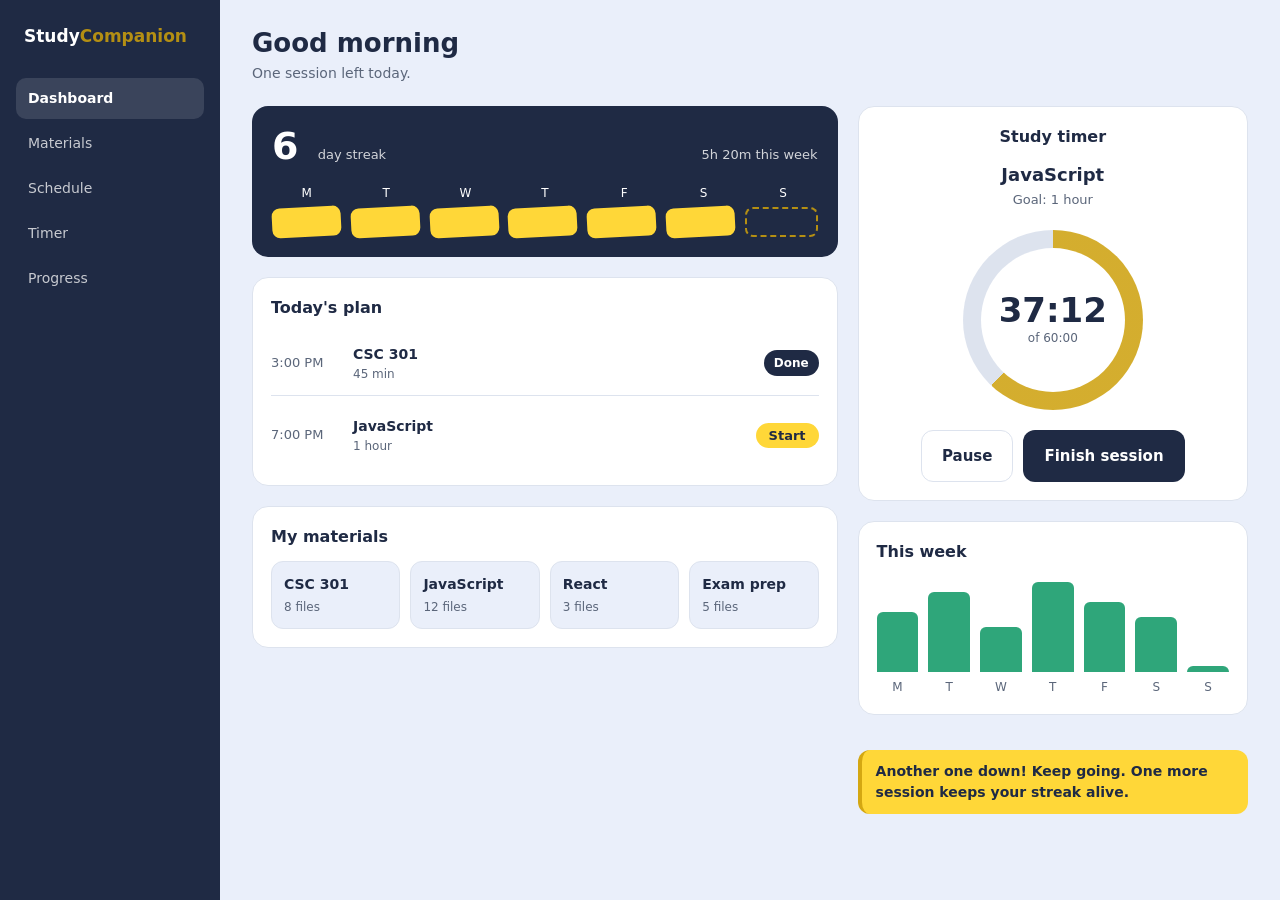
==== commit 3a9070dc: "add name prompt and greeting" ====
--- a/dashboard.html
+++ b/dashboard.html
@@ -7,7 +7,9 @@
   <link rel="stylesheet" href="css/base.css">
   <link rel="stylesheet" href="css/layout.css">
   <link rel="stylesheet" href="css/components.css">
- <link rel="stylesheet" href="css/pages/dashboard.css">
+  <link rel="stylesheet" href="css/pages/dashboard.css">
+  <script src="js/storage.js" defer></script>
+  <script src="js/dashboard.js" defer></script>
   <script src="js/menu.js" defer></script>
 </head>
 <body class="app">
@@ -36,7 +38,6 @@
       <span class="header__menu-bar"></span>
     </button>
 
-   <!-- <p class="header__version">Version 1</p> --> 
   </header>
 
   <div class="overlay"></div>
@@ -44,7 +45,7 @@
   <main class="dashboard">
 
     <section class="dashboard__intro">
-      <h1 class="dashboard__title">Good evening, Ehi</h1>
+      <h1 class="dashboard__title"></h1>
       <p class="dashboard__subtitle">One session left today.</p>
     </section>
 
--- a/css/base.css
+++ b/css/base.css
@@ -6,6 +6,7 @@
   --slate: #5B667A;
   --line: #DDE3EE;
   --highlight: #cda00cdb;
+  --highlight-soft: #ffeb9a;
   --gold-soft: #ffd738;
   --mint: #2FA67A;
   --mint-soft: #E2F4EC;
--- a/css/layout.css
+++ b/css/layout.css
@@ -208,4 +208,62 @@
   .header__link--active {
     text-decoration: none;
   }
+
+  /* ----- Sidebar layout (pages with body.app) ----- */
+  .app {
+    display: grid;
+    grid-template-columns: 22rem 1fr;
+    min-height: 100vh;
+  }
+
+  .header--sidebar {
+    position: sticky;
+    top: 0;
+    flex-direction: column;
+    align-items: stretch;
+    justify-content: flex-start;
+    height: 100vh;
+    padding: 2.4rem 1.6rem;
+    background-color: var(--ink);
+    color: #fff;
+  }
+
+  .header--sidebar .header__brand {
+    margin-bottom: 2.8rem;
+    padding: 0 0.8rem;
+    font-size: 1.7rem;
+  }
+
+  .header--sidebar .header__brand-accent {
+    color: var(--highlight);
+  }
+
+  .header--sidebar .header__nav {
+    flex-direction: column;
+    align-items: stretch;
+    gap: 0.4rem;
+    margin-left: 0;
+  }
+
+  .header--sidebar .header__link {
+    padding: 1rem 1.2rem;
+    font-size: 1.4rem;
+    color: #fff;
+    opacity: 0.75;
+    border-radius: 1rem;
+    background-image: none;
+  }
+
+  .header--sidebar .header__link:not(.header__link--active):hover {
+    color: #fff;
+    opacity: 1;
+    background-color: rgba(255, 255, 255, 0.08);
+  }
+
+  .header--sidebar .header__link--active {
+    color: #fff;
+    font-weight: 600;
+    opacity: 1;
+    background-color: rgba(255, 255, 255, 0.12);
+  }
 }
--- a/css/components.css
+++ b/css/components.css
@@ -137,6 +137,105 @@
   border: 2px dashed var(--highlight);
 }
 
+
+
+/* Plan list and plan item (dashboard and timer page) */
+ .plan-list {
+    gap: 0;
+  }
+
+.plan-item {
+  display: flex;
+  align-items: center;
+  gap: 1.2rem;
+  padding: 1.2rem;
+  background-color: var(--card);
+  border: 1px solid var(--line);
+  border-radius: 1.4rem;
+}
+
+.plan-item__time {
+  width: 5.2rem;
+  font-size: 1.2rem;
+  line-height: 1.3;
+  color: var(--slate);
+}
+
+.plan-item__body {
+  flex: 1;
+}
+
+.plan-item__subject {
+  font-size: 1.4rem;
+  font-weight: 700;
+}
+
+.plan-item__duration {
+  font-size: 1.2rem;
+  color: var(--slate);
+}
+
+/* Timer card (dashboard and timer page). */
+.timer-card {
+  text-align: center;
+}
+
+.timer-card__subject {
+  font-size: 1.8rem;
+  font-weight: 700;
+}
+
+.timer-card__goal {
+  margin-top: 0.2rem;
+  font-size: 1.3rem;
+  color: var(--slate);
+}
+
+.timer-card__ring {
+  display: grid;
+  place-items: center;
+  width: 18rem;
+  height: 18rem;
+  margin: 2rem auto;
+  border-radius: 50%;
+  background: conic-gradient(var(--highlight) 0 62%, var(--line) 62% 100%);
+}
+
+.timer-card__clock {
+  display: flex;
+  flex-direction: column;
+  align-items: center;
+  justify-content: center;
+  width: 14.4rem;
+  height: 14.4rem;
+  border-radius: 50%;
+  background-color: var(--card);
+}
+
+.timer-card__time {
+  font-size: 3.4rem;
+  font-weight: 800;
+  line-height: 1.1;
+}
+
+.timer-card__total {
+  font-size: 1.2rem;
+  color: var(--slate);
+}
+
+.timer-card__actions {
+  display: flex;
+  flex-wrap: wrap;
+  justify-content: center;
+  gap: 1rem;
+}
+
+.timer-card__actions .btn {
+  white-space: nowrap;
+}
+
+
+
 /* ---------- Encouragement ---------- */
 .encouragement {
   padding: 1.1rem 1.4rem;
@@ -165,4 +264,22 @@
     font-size: 1.4rem;
     line-height: 1.5;
   }
+
+    .plan-item {
+    padding: 1.2rem 0;
+    background-color: transparent;
+    border: 0;
+    border-bottom: 1px solid var(--line);
+    border-radius: 0;
+  }
+
+  .plan-item:last-child {
+    border-bottom: 0;
+  }
+
+  .plan-item__time {
+    width: 7rem;
+    font-size: 1.3rem;
+  }
+
 }
--- a/css/pages/dashboard.css
+++ b/css/pages/dashboard.css
@@ -1,14 +1,7 @@
 /* Dashboard page (dashboard.html): sidebar, two columns, plan, folders, timer card, week chart. */
-
-
-/* "Version 1" text, only shown in the desktop sidebar */
-.header__version {
-  display: none;
-}
 
 /* ---------- Dashboard ---------- */
 .dashboard {
-  max-width: 64rem;
   margin: 0 auto;
   padding: 0.4rem 2rem 2rem;
 }
@@ -55,37 +48,6 @@
   transform: rotate(-3deg);
 }
 
-/* ---------- Plan item (dashboard) ---------- */
-.plan-item {
-  display: flex;
-  align-items: center;
-  gap: 1.2rem;
-  padding: 1.2rem;
-  background-color: var(--card);
-  border: 1px solid var(--line);
-  border-radius: 1.4rem;
-}
-
-.plan-item__time {
-  width: 5.2rem;
-  font-size: 1.2rem;
-  line-height: 1.3;
-  color: var(--slate);
-}
-
-.plan-item__body {
-  flex: 1;
-}
-
-.plan-item__subject {
-  font-size: 1.4rem;
-  font-weight: 700;
-}
-
-.plan-item__duration {
-  font-size: 1.2rem;
-  color: var(--slate);
-}
 
 /* ---------- Folder (dashboard) ---------- */
 .folder {
@@ -116,64 +78,9 @@
   color: var(--slate);
 }
 
-/* ---------- Timer card (dashboard, desktop only) ---------- */
-.timer-card {
+/* The timer card is hidden on the mobile dashboard (the timer has its own page) */
+.dashboard .timer-card {
   display: none;
-  text-align: center;
-}
-
-.timer-card__subject {
-  font-size: 1.8rem;
-  font-weight: 700;
-}
-
-.timer-card__goal {
-  margin-top: 0.2rem;
-  font-size: 1.3rem;
-  color: var(--slate);
-}
-
-.timer-card__ring {
-  display: grid;
-  place-items: center;
-  width: 18rem;
-  height: 18rem;
-  margin: 2rem auto;
-  border-radius: 50%;
-  background: conic-gradient(var(--highlight) 0 62%, var(--line) 62% 100%);
-}
-
-.timer-card__clock {
-  display: flex;
-  flex-direction: column;
-  align-items: center;
-  justify-content: center;
-  width: 14.4rem;
-  height: 14.4rem;
-  border-radius: 50%;
-  background-color: var(--card);
-}
-
-.timer-card__time {
-  font-size: 3.4rem;
-  font-weight: 800;
-  line-height: 1.1;
-}
-
-.timer-card__total {
-  font-size: 1.2rem;
-  color: var(--slate);
-}
-
-.timer-card__actions {
-  display: flex;
-  flex-wrap: wrap;
-  justify-content: center;
-  gap: 1rem;
-}
-
-.timer-card__actions .btn {
-  white-space: nowrap;
 }
 
 /* ---------- Week chart (dashboard, desktop only) ---------- */
@@ -207,72 +114,7 @@
 
 /* ---------- Desktop ---------- */
 @media (min-width: 56.25em) {
-  /* ----- Dashboard (desktop): sidebar + two columns ----- */
-  .app {
-    display: grid;
-    grid-template-columns: 22rem 1fr;
-    min-height: 100vh;
-  }
-
-  .header--sidebar {
-    position: sticky;
-    top: 0;
-    flex-direction: column;
-    align-items: stretch;
-    justify-content: flex-start;
-    height: 100vh;
-    padding: 2.4rem 1.6rem;
-    background-color: var(--ink);
-    color: #fff;
-  }
-
-  .header--sidebar .header__brand {
-    margin-bottom: 2.8rem;
-    padding: 0 0.8rem;
-    font-size: 1.7rem;
-  }
-
-  .header--sidebar .header__brand-accent {
-    color: var(--highlight);
-  }
-
-  .header--sidebar .header__nav {
-    flex-direction: column;
-    align-items: stretch;
-    gap: 0.4rem;
-    margin-left: 0;
-  }
-
-  .header--sidebar .header__link {
-    padding: 1rem 1.2rem;
-    font-size: 1.4rem;
-    color: #fff;
-    opacity: 0.75;
-    border-radius: 1rem;
-    background-image: none;
-  }
-
-  .header--sidebar .header__link:not(.header__link--active):hover {
-    color: #fff;
-    opacity: 1;
-    background-color: rgba(255, 255, 255, 0.08);
-  }
-
-  .header--sidebar .header__link--active {
-    color: #fff;
-    font-weight: 600;
-    opacity: 1;
-    background-color: rgba(255, 255, 255, 0.12);
-  }
-
-  .header__version {
-    display: block;
-    margin-top: auto;
-    padding: 0 0.8rem;
-    font-size: 1.2rem;
-    opacity: 0.7;
-  }
-
+/* ----- Dashboard (desktop): two columns ----- */
   .dashboard {
     min-width: 0;
     max-width: none;
@@ -319,17 +161,13 @@
     font-size: 1.6rem;
   }
 
-  .plan-list {
-    gap: 0;
-  }
-
   .folder-grid {
     grid-template-columns: repeat(auto-fit, minmax(11rem, 1fr));
     gap: 1rem;
   }
 
   /* ----- Dashboard (desktop) ----- */
-  .timer-card,
+   .dashboard .timer-card,
   .week-chart {
     display: block;
   }
@@ -361,23 +199,6 @@
     border-radius: 0.8rem;
   }
 
-  .plan-item {
-    padding: 1.2rem 0;
-    background-color: transparent;
-    border: 0;
-    border-bottom: 1px solid var(--line);
-    border-radius: 0;
-  }
-
-  .plan-item:last-child {
-    border-bottom: 0;
-  }
-
-  .plan-item__time {
-    width: 7rem;
-    font-size: 1.3rem;
-  }
-
   .folder {
     padding: 1.2rem;
     background-color: var(--paper);
